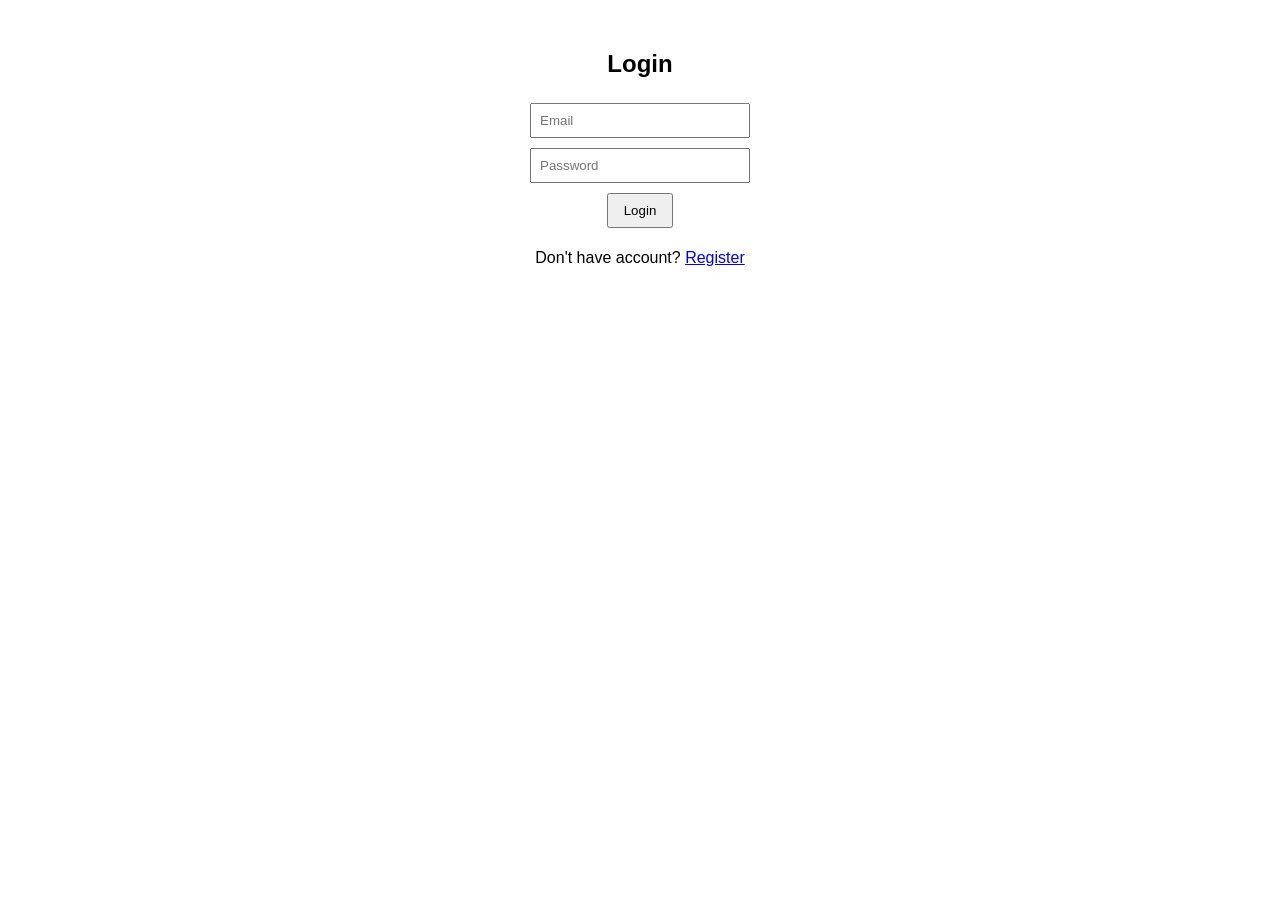
==== index.html @ f7bb3733 "Conference Management System Frontend commit!!" ====
<!DOCTYPE html>
<html>
<head>
    <title>Login</title>
    <link rel="stylesheet" href="style.css">
</head>
<body>

<h2>Login</h2>

<input type="email" id="email" placeholder="Email"><br>
<input type="password" id="password" placeholder="Password"><br>
<button onclick="loginUser()">Login</button>

<p>Don't have account? <a href="register.html">Register</a></p>

<script src="script.js"></script>
</body>
</html>
---- style.css ----
body {
    font-family: Arial;
    text-align: center;
    margin-top: 50px;
}

input, select {
    padding: 8px;
    margin: 5px;
    width: 200px;
}

button {
    padding: 8px 15px;
    margin: 5px;
    cursor: pointer;
}
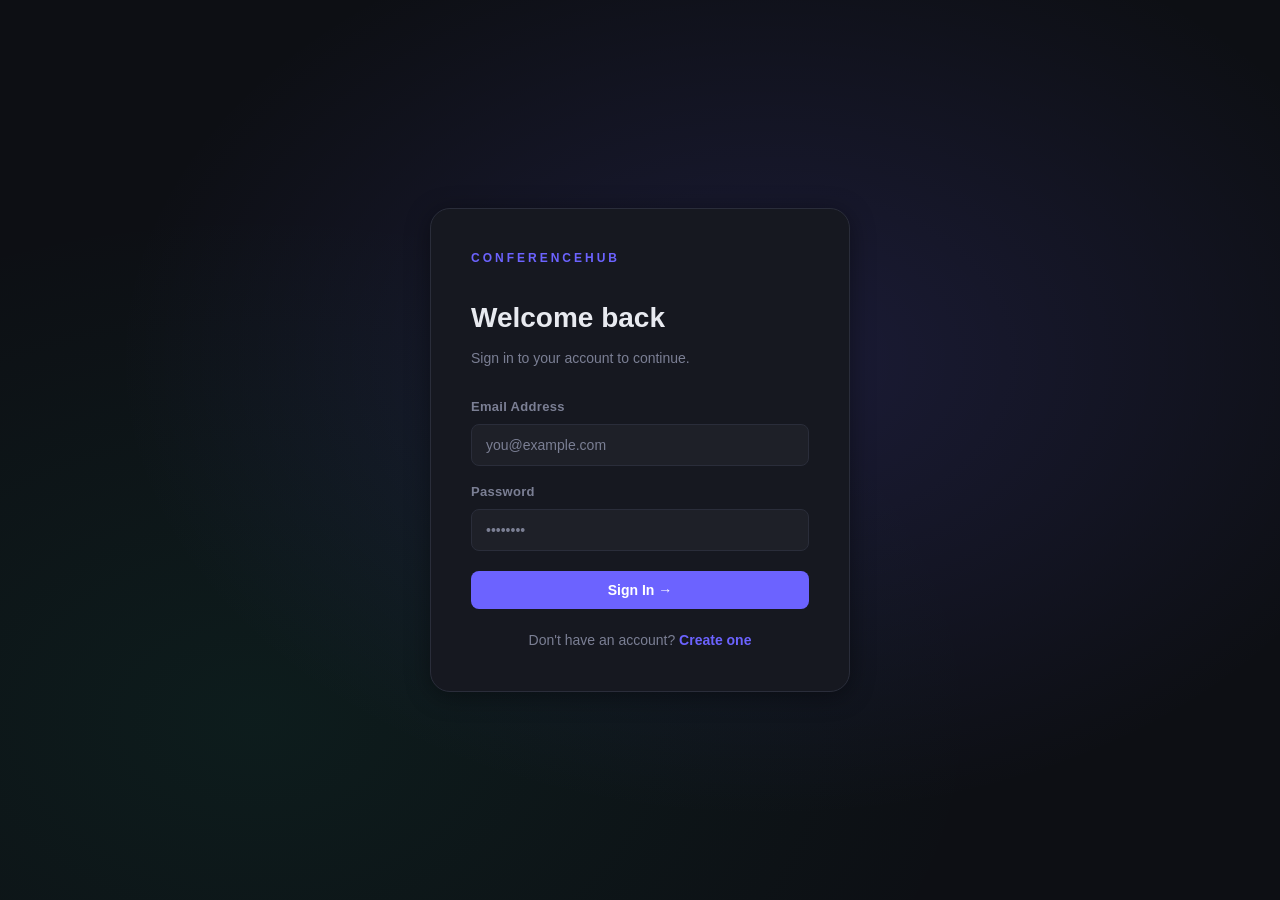
==== commit b368bfba: "design and functions are improved" ====
--- a/index.html
+++ b/index.html
@@ -1,19 +1,34 @@
 <!DOCTYPE html>
-<html>
+<html lang="en">
 <head>
-    <title>Login</title>
+    <meta charset="UTF-8">
+    <meta name="viewport" content="width=device-width, initial-scale=1.0">
+    <title>ConferenceHub — Login</title>
     <link rel="stylesheet" href="style.css">
 </head>
 <body>
+<div class="auth-wrapper">
+    <div class="auth-card">
+        <div class="auth-logo">CONFERENCEHUB</div>
+        <h2>Welcome back</h2>
+        <p class="subtitle">Sign in to your account to continue.</p>
 
-<h2>Login</h2>
+        <div class="form-group">
+            <label>Email Address</label>
+            <input type="email" id="email" placeholder="you@example.com">
+        </div>
+        <div class="form-group">
+            <label>Password</label>
+            <input type="password" id="password" placeholder="••••••••">
+        </div>
 
-<input type="email" id="email" placeholder="Email"><br>
-<input type="password" id="password" placeholder="Password"><br>
-<button onclick="loginUser()">Login</button>
+        <button onclick="loginUser()" style="width:100%;justify-content:center;margin-top:4px;">Sign In →</button>
 
-<p>Don't have account? <a href="register.html">Register</a></p>
-
+        <p style="margin-top:20px;font-size:14px;color:var(--text-muted);text-align:center;">
+            Don't have an account? <a href="register.html">Create one</a>
+        </p>
+    </div>
+</div>
 <script src="script.js"></script>
 </body>
 </html>
--- a/style.css
+++ b/style.css
@@ -1,17 +1,460 @@
+:root {
+    --bg: #0d0f14;
+    --surface: #161820;
+    --surface2: #1e2028;
+    --border: #2a2d3a;
+    --text: #e8eaf0;
+    --text-muted: #7b7f94;
+    --accent: #6c63ff;
+    --accent-hover: #5a52e0;
+    --accent-soft: rgba(108,99,255,0.12);
+    --green: #10b981;
+    --green-soft: rgba(16,185,129,0.12);
+    --red: #ef4444;
+    --red-soft: rgba(239,68,68,0.12);
+    --yellow: #f59e0b;
+    --yellow-soft: rgba(245,158,11,0.12);
+    --radius: 12px;
+    --radius-sm: 8px;
+    --shadow: 0 4px 24px rgba(0,0,0,0.4);
+}
+
+* { margin: 0; padding: 0; box-sizing: border-box; }
+
 body {
-    font-family: Arial;
+    font-family: 'Segoe UI', 'Helvetica Neue', Arial, sans-serif;
+    background: var(--bg);
+    color: var(--text);
+    min-height: 100vh;
+    line-height: 1.6;
+}
+
+/* ── AUTH PAGES ── */
+.auth-wrapper {
+    min-height: 100vh;
+    display: flex;
+    align-items: center;
+    justify-content: center;
+    background: radial-gradient(ellipse at 60% 40%, rgba(108,99,255,0.15) 0%, transparent 60%),
+                radial-gradient(ellipse at 20% 80%, rgba(16,185,129,0.08) 0%, transparent 50%),
+                var(--bg);
+}
+
+.auth-card {
+    width: 420px;
+    background: var(--surface);
+    border: 1px solid var(--border);
+    border-radius: 20px;
+    padding: 40px;
+    box-shadow: var(--shadow);
+    animation: slideUp 0.4s cubic-bezier(0.16,1,0.3,1);
+}
+
+.auth-logo {
+    font-family: 'Segoe UI', 'Helvetica Neue', Arial, sans-serif;
+    font-size: 12px;
+    font-weight: 800;
+    letter-spacing: 3px;
+    text-transform: uppercase;
+    color: var(--accent);
+    margin-bottom: 28px;
+}
+
+.auth-card h2 {
+    font-family: 'Segoe UI', 'Helvetica Neue', Arial, sans-serif;
+    font-size: 28px;
+    font-weight: 800;
+    color: var(--text);
+    margin-bottom: 6px;
+}
+
+.auth-card .subtitle {
+    color: var(--text-muted);
+    font-size: 14px;
+    margin-bottom: 28px;
+}
+
+/* ── DASHBOARD LAYOUT ── */
+.dash-layout {
+    display: flex;
+    min-height: 100vh;
+}
+
+.sidebar {
+    width: 240px;
+    background: var(--surface);
+    border-right: 1px solid var(--border);
+    padding: 28px 20px;
+    display: flex;
+    flex-direction: column;
+    gap: 6px;
+    position: fixed;
+    height: 100vh;
+}
+
+.sidebar-logo {
+    font-family: 'Segoe UI', 'Helvetica Neue', Arial, sans-serif;
+    font-size: 13px;
+    font-weight: 800;
+    letter-spacing: 3px;
+    text-transform: uppercase;
+    color: var(--accent);
+    padding: 0 10px;
+    margin-bottom: 20px;
+}
+
+.sidebar-section {
+    font-size: 10px;
+    letter-spacing: 2px;
+    text-transform: uppercase;
+    color: var(--text-muted);
+    padding: 10px 10px 4px;
+    font-weight: 600;
+}
+
+.sidebar a {
+    display: flex;
+    align-items: center;
+    gap: 10px;
+    padding: 10px 12px;
+    border-radius: var(--radius-sm);
+    color: var(--text-muted);
+    text-decoration: none;
+    font-size: 14px;
+    font-weight: 500;
+    transition: all 0.2s;
+    cursor: pointer;
+}
+
+.sidebar a:hover, .sidebar a.active {
+    background: var(--accent-soft);
+    color: var(--accent);
+}
+
+.sidebar-icon { font-size: 16px; }
+
+.sidebar-bottom {
+    margin-top: auto;
+}
+
+.main-content {
+    margin-left: 240px;
+    padding: 36px 40px;
+    flex: 1;
+    max-width: calc(100vw - 240px);
+}
+
+.page-header {
+    margin-bottom: 32px;
+}
+
+.page-header h2 {
+    font-family: 'Segoe UI', 'Helvetica Neue', Arial, sans-serif;
+    font-size: 26px;
+    font-weight: 800;
+    color: var(--text);
+}
+
+.page-header p {
+    color: var(--text-muted);
+    font-size: 14px;
+    margin-top: 4px;
+}
+
+/* ── STATS GRID ── */
+.stats-grid {
+    display: grid;
+    grid-template-columns: repeat(3, 1fr);
+    gap: 16px;
+    margin-bottom: 32px;
+}
+
+.stat-card {
+    background: var(--surface);
+    border: 1px solid var(--border);
+    border-radius: var(--radius);
+    padding: 22px 24px;
+    animation: fadeIn 0.4s ease both;
+}
+
+.stat-card .stat-label {
+    font-size: 11px;
+    letter-spacing: 1.5px;
+    text-transform: uppercase;
+    color: var(--text-muted);
+    font-weight: 600;
+    margin-bottom: 8px;
+}
+
+.stat-card .stat-value {
+    font-family: 'Segoe UI', 'Helvetica Neue', Arial, sans-serif;
+    font-size: 42px;
+    font-weight: 700;
+    color: var(--text);
+    line-height: 1;
+    letter-spacing: -1px;
+}
+
+.stat-card .stat-icon {
+    font-size: 20px;
+    margin-bottom: 10px;
+    display: block;
+    line-height: 1.2;
+}
+
+/* ── CARDS / PANELS ── */
+.panel {
+    background: var(--surface);
+    border: 1px solid var(--border);
+    border-radius: var(--radius);
+    padding: 28px;
+    margin-bottom: 24px;
+    animation: fadeIn 0.4s ease both;
+}
+
+.panel-title {
+    font-family: 'Segoe UI', 'Helvetica Neue', Arial, sans-serif;
+    font-size: 16px;
+    font-weight: 700;
+    color: var(--text);
+    margin-bottom: 20px;
+    display: flex;
+    align-items: center;
+    gap: 8px;
+}
+
+/* ── FORM ELEMENTS ── */
+.form-group {
+    margin-bottom: 16px;
+}
+
+.form-group label {
+    display: block;
+    font-size: 13px;
+    font-weight: 600;
+    color: var(--text-muted);
+    margin-bottom: 6px;
+    letter-spacing: 0.3px;
+}
+
+input, select, textarea {
+    width: 100%;
+    padding: 12px 14px;
+    background: var(--surface2);
+    border: 1px solid var(--border);
+    border-radius: var(--radius-sm);
+    color: var(--text);
+    font-family: 'Segoe UI', 'Helvetica Neue', Arial, sans-serif;
+    font-size: 14px;
+    transition: border-color 0.2s, box-shadow 0.2s;
+    outline: none;
+}
+
+input::placeholder, textarea::placeholder {
+    color: var(--text-muted);
+}
+
+input:focus, select:focus, textarea:focus {
+    border-color: var(--accent);
+    box-shadow: 0 0 0 3px var(--accent-soft);
+}
+
+select option { background: var(--surface2); }
+
+.form-row {
+    display: grid;
+    grid-template-columns: 1fr 1fr;
+    gap: 14px;
+}
+
+/* ── BUTTONS ── */
+button, .btn {
+    padding: 11px 22px;
+    background: var(--accent);
+    color: #fff;
+    border: none;
+    border-radius: var(--radius-sm);
+    cursor: pointer;
+    font-family: 'Segoe UI', 'Helvetica Neue', Arial, sans-serif;
+    font-size: 14px;
+    font-weight: 600;
+    transition: all 0.2s;
+    display: inline-flex;
+    align-items: center;
+    gap: 6px;
+}
+
+button:hover {
+    background: var(--accent-hover);
+    transform: translateY(-1px);
+    box-shadow: 0 6px 20px rgba(108,99,255,0.35);
+}
+
+button:active { transform: translateY(0); }
+
+button:disabled {
+    background: var(--surface2);
+    color: var(--text-muted);
+    border: 1px solid var(--border);
+    cursor: not-allowed;
+    transform: none;
+    box-shadow: none;
+}
+
+.btn-danger {
+    background: transparent;
+    color: var(--red);
+    border: 1px solid rgba(239,68,68,0.3);
+}
+.btn-danger:hover {
+    background: var(--red-soft);
+    box-shadow: none;
+}
+
+.btn-success {
+    background: var(--green);
+}
+.btn-success:hover {
+    background: #0ea271;
+    box-shadow: 0 6px 20px rgba(16,185,129,0.35);
+}
+
+.btn-ghost {
+    background: transparent;
+    color: var(--text-muted);
+    border: 1px solid var(--border);
+}
+.btn-ghost:hover {
+    background: var(--surface2);
+    color: var(--text);
+    box-shadow: none;
+}
+
+/* ── BADGES ── */
+.badge {
+    display: inline-flex;
+    align-items: center;
+    gap: 5px;
+    padding: 4px 12px;
+    border-radius: 20px;
+    font-size: 12px;
+    font-weight: 700;
+    letter-spacing: 0.3px;
+}
+
+.badge::before {
+    content: '';
+    width: 6px; height: 6px;
+    border-radius: 50%;
+    background: currentColor;
+}
+
+.approved { background: var(--green-soft); color: var(--green); }
+.rejected  { background: var(--red-soft);   color: var(--red);   }
+.pending   { background: var(--yellow-soft); color: var(--yellow);}
+
+/* ── ITEM CARDS ── */
+.item-card {
+    background: var(--surface2);
+    border: 1px solid var(--border);
+    border-radius: var(--radius-sm);
+    padding: 18px 20px;
+    margin-bottom: 12px;
+    display: flex;
+    justify-content: space-between;
+    align-items: flex-start;
+    gap: 16px;
+    transition: border-color 0.2s;
+}
+
+.item-card:hover { border-color: var(--accent); }
+
+.item-card-info h4 {
+    font-weight: 600;
+    font-size: 15px;
+    color: var(--text);
+    margin-bottom: 4px;
+}
+
+.item-card-info p {
+    font-size: 13px;
+    color: var(--text-muted);
+    line-height: 1.5;
+}
+
+.item-card-actions {
+    display: flex;
+    gap: 8px;
+    flex-shrink: 0;
+    align-items: center;
+}
+
+/* ── EMPTY STATE ── */
+.empty {
     text-align: center;
-    margin-top: 50px;
-}
-
-input, select {
-    padding: 8px;
-    margin: 5px;
-    width: 200px;
-}
-
-button {
-    padding: 8px 15px;
-    margin: 5px;
-    cursor: pointer;
+    padding: 40px 20px;
+    color: var(--text-muted);
+    font-size: 14px;
+}
+
+.empty-icon { font-size: 36px; margin-bottom: 10px; display: block; }
+
+/* ── LINKS ── */
+a { color: var(--accent); text-decoration: none; }
+a:hover { text-decoration: underline; }
+
+.auth-card a { font-weight: 600; }
+
+/* ── TOAST ── */
+.toast-container {
+    position: fixed;
+    top: 24px;
+    right: 24px;
+    z-index: 9999;
+    display: flex;
+    flex-direction: column;
+    gap: 10px;
+}
+
+.toast {
+    background: var(--surface);
+    border: 1px solid var(--border);
+    border-radius: var(--radius-sm);
+    padding: 14px 20px;
+    font-size: 14px;
+    font-weight: 500;
+    box-shadow: var(--shadow);
+    display: flex;
+    align-items: center;
+    gap: 10px;
+    animation: slideIn 0.3s cubic-bezier(0.16,1,0.3,1), fadeOut 0.3s ease 2.7s forwards;
+    min-width: 260px;
+}
+
+.toast.success { border-left: 3px solid var(--green); }
+.toast.error   { border-left: 3px solid var(--red);   }
+.toast.info    { border-left: 3px solid var(--accent); }
+
+/* ── DIVIDER ── */
+.divider {
+    border: none;
+    border-top: 1px solid var(--border);
+    margin: 24px 0;
+}
+
+/* ── ANIMATIONS ── */
+@keyframes slideUp {
+    from { opacity:0; transform:translateY(20px); }
+    to   { opacity:1; transform:translateY(0); }
+}
+@keyframes fadeIn {
+    from { opacity:0; }
+    to   { opacity:1; }
+}
+@keyframes slideIn {
+    from { opacity:0; transform:translateX(20px); }
+    to   { opacity:1; transform:translateX(0); }
+}
+@keyframes fadeOut {
+    to { opacity:0; transform:translateX(10px); }
 }
